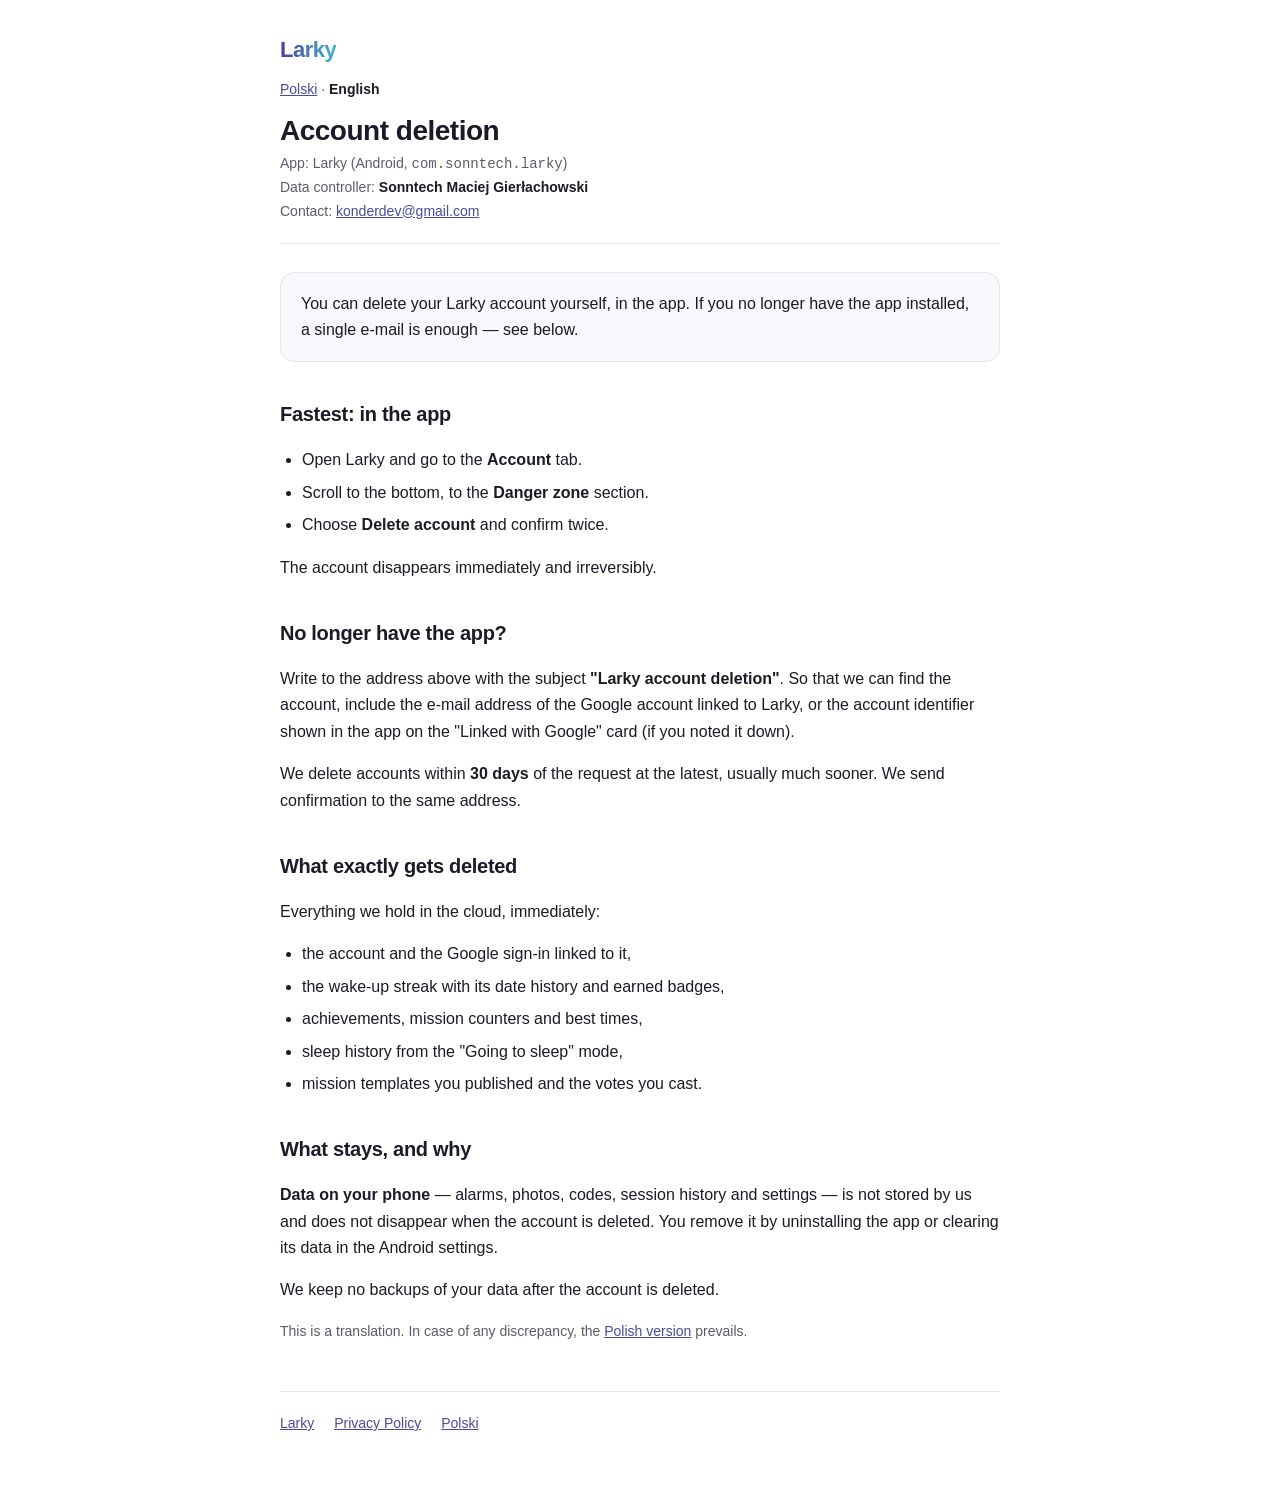
==== docs/www/account-deletion.html @ 08c04294 "Add files via upload" ====
<!doctype html>
<html lang="en">
  <head>
    <meta charset="utf-8" />
    <meta name="viewport" content="width=device-width, initial-scale=1" />
    <title>Account deletion — Larky</title>
    <meta
      name="description"
      content="How to delete your Larky account and all related data — in the app or by e-mail request."
    />
    <link rel="stylesheet" href="style.css" />
  </head>
  <body>
    <main>
      <header>
        <a class="brand" href="index.html">Larky</a>
        <p class="meta lang">
          <a href="usuwanie-konta.html">Polski</a> · <strong>English</strong>
        </p>
        <h1>Account deletion</h1>
        <p class="meta">
          App: Larky (Android, <code>com.sonntech.larky</code>)<br />
          Data controller: <strong>Sonntech Maciej Gierłachowski</strong><br />
          Contact:
          <a href="mailto:konderdev@gmail.com">konderdev@gmail.com</a>
        </p>
      </header>

      <div class="lead">
        <p>
          You can delete your Larky account yourself, in the app. If you no
          longer have the app installed, a single e-mail is enough — see below.
        </p>
      </div>

      <h2>Fastest: in the app</h2>
      <ul>
        <li>Open Larky and go to the <strong>Account</strong> tab.</li>
        <li>Scroll to the bottom, to the <strong>Danger zone</strong> section.</li>
        <li>Choose <strong>Delete account</strong> and confirm twice.</li>
      </ul>
      <p>The account disappears immediately and irreversibly.</p>

      <h2>No longer have the app?</h2>
      <p>
        Write to the address above with the subject
        <strong>"Larky account deletion"</strong>. So that we can find the
        account, include the e-mail address of the Google account linked to
        Larky, or the account identifier shown in the app on the "Linked with
        Google" card (if you noted it down).
      </p>
      <p>
        We delete accounts within <strong>30 days</strong> of the request at
        the latest, usually much sooner. We send confirmation to the same
        address.
      </p>

      <h2>What exactly gets deleted</h2>
      <p>Everything we hold in the cloud, immediately:</p>
      <ul>
        <li>the account and the Google sign-in linked to it,</li>
        <li>the wake-up streak with its date history and earned badges,</li>
        <li>achievements, mission counters and best times,</li>
        <li>sleep history from the "Going to sleep" mode,</li>
        <li>mission templates you published and the votes you cast.</li>
      </ul>

      <h2>What stays, and why</h2>
      <p>
        <strong>Data on your phone</strong> — alarms, photos, codes, session
        history and settings — is not stored by us and does not disappear when
        the account is deleted. You remove it by uninstalling the app or
        clearing its data in the Android settings.
      </p>
      <p>We keep no backups of your data after the account is deleted.</p>

      <p class="meta">
        This is a translation. In case of any discrepancy, the
        <a href="usuwanie-konta.html">Polish version</a> prevails.
      </p>

      <footer>
        <a href="index.html">Larky</a>
        <a href="privacy-policy.html">Privacy Policy</a>
        <a href="usuwanie-konta.html">Polski</a>
      </footer>
    </main>
  </body>
</html>
---- docs/www/style.css ----
/* Wspólny styl stron prawnych Larky. Jeden plik, zero zależności —
   wrzucasz katalog na dowolny hosting statyczny i działa. */

:root {
  --bg: #ffffff;
  --card: #f7f8fb;
  --text: #1b1b27;
  --muted: #5b5b6b;
  --line: #e3e5ee;
  --accent: #4a4a9e;
  --accent-soft: #ececf8;
}

@media (prefers-color-scheme: dark) {
  :root {
    --bg: #1b1b27;
    --card: #23233180;
    --text: #f2f2f7;
    --muted: #a5a5b8;
    --line: #33334a;
    --accent: #8ad6dd;
    --accent-soft: #23233a;
  }
}

* {
  box-sizing: border-box;
}

body {
  margin: 0;
  padding: 32px 20px 64px;
  background: var(--bg);
  color: var(--text);
  font: 16px/1.65 -apple-system, BlinkMacSystemFont, "Segoe UI", Roboto,
    "Helvetica Neue", Arial, sans-serif;
  -webkit-text-size-adjust: 100%;
}

main {
  max-width: 720px;
  margin: 0 auto;
}

header {
  border-bottom: 1px solid var(--line);
  padding-bottom: 20px;
  margin-bottom: 28px;
}

.brand {
  display: inline-block;
  font-weight: 800;
  letter-spacing: -0.5px;
  font-size: 22px;
  background: linear-gradient(90deg, #4a3a9e, #3fb8c8);
  -webkit-background-clip: text;
  background-clip: text;
  color: transparent;
  text-decoration: none;
}

h1 {
  font-size: 28px;
  line-height: 1.25;
  margin: 12px 0 4px;
  letter-spacing: -0.5px;
}

h2 {
  font-size: 20px;
  margin: 36px 0 10px;
  letter-spacing: -0.3px;
}

h3 {
  font-size: 16px;
  margin: 24px 0 6px;
  color: var(--muted);
  text-transform: uppercase;
  letter-spacing: 0.6px;
}

.meta {
  color: var(--muted);
  font-size: 14px;
  margin: 0;
}

.meta strong {
  color: var(--text);
}

.lead {
  background: var(--card);
  border: 1px solid var(--line);
  border-radius: 14px;
  padding: 18px 20px;
  margin: 24px 0;
}

.lead p:first-child {
  margin-top: 0;
}
.lead p:last-child {
  margin-bottom: 0;
}

.fill {
  background: var(--accent-soft);
  border-radius: 6px;
  padding: 1px 7px;
  font-weight: 700;
  font-size: 0.92em;
  color: var(--accent);
}

ul {
  padding-left: 22px;
}

li {
  margin: 6px 0;
}

a {
  color: var(--accent);
}

hr {
  border: none;
  border-top: 1px solid var(--line);
  margin: 40px 0;
}

footer {
  margin-top: 48px;
  padding-top: 20px;
  border-top: 1px solid var(--line);
  color: var(--muted);
  font-size: 14px;
}

footer a {
  margin-right: 16px;
}

/* Przelacznik jezyka nad tytulem */
.lang {
  margin: 10px 0 0;
  font-size: 14px;
}
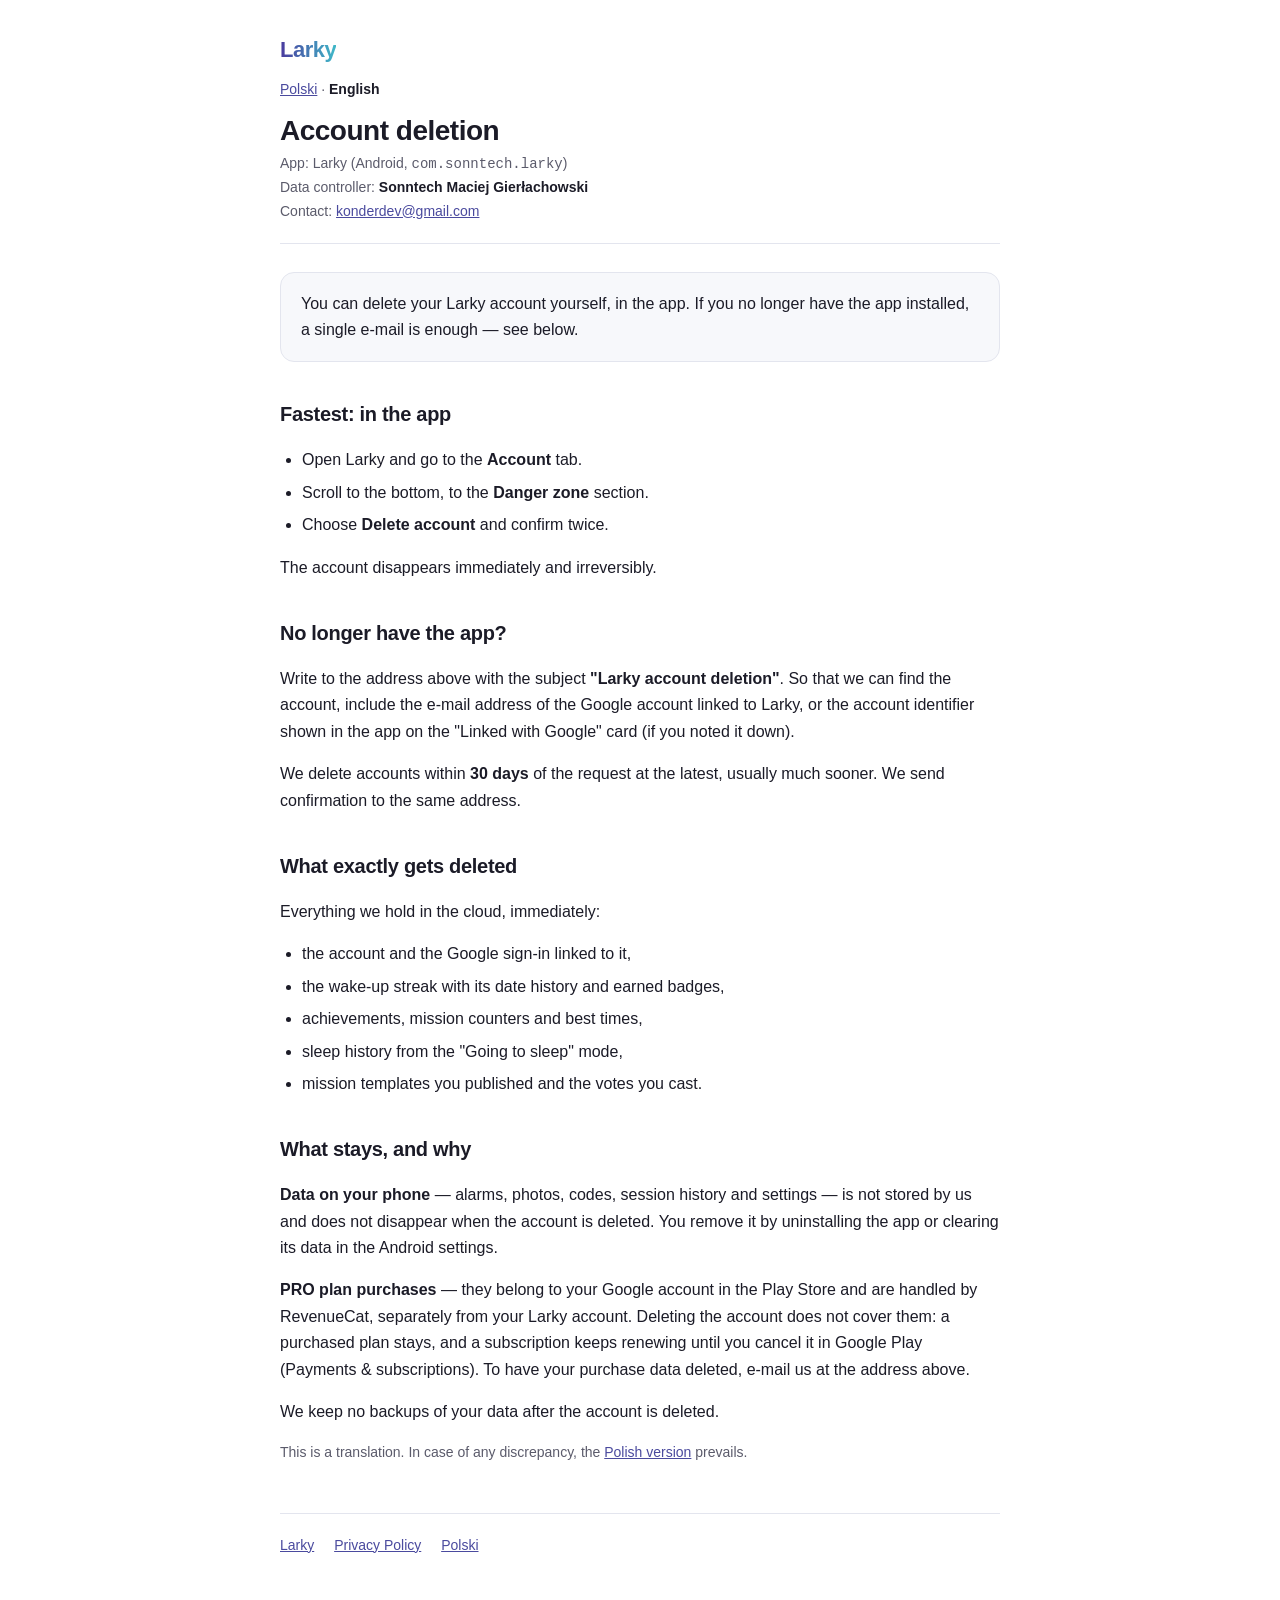
==== commit 0a0d9beb: "Add files via upload" ====
--- a/docs/www/account-deletion.html
+++ b/docs/www/account-deletion.html
@@ -72,6 +72,14 @@
         the account is deleted. You remove it by uninstalling the app or
         clearing its data in the Android settings.
       </p>
+      <p>
+        <strong>PRO plan purchases</strong> — they belong to your Google account
+        in the Play Store and are handled by RevenueCat, separately from your
+        Larky account. Deleting the account does not cover them: a purchased
+        plan stays, and a subscription keeps renewing until you cancel it in
+        Google Play (Payments &amp; subscriptions). To have your purchase data
+        deleted, e-mail us at the address above.
+      </p>
       <p>We keep no backups of your data after the account is deleted.</p>
 
       <p class="meta">
